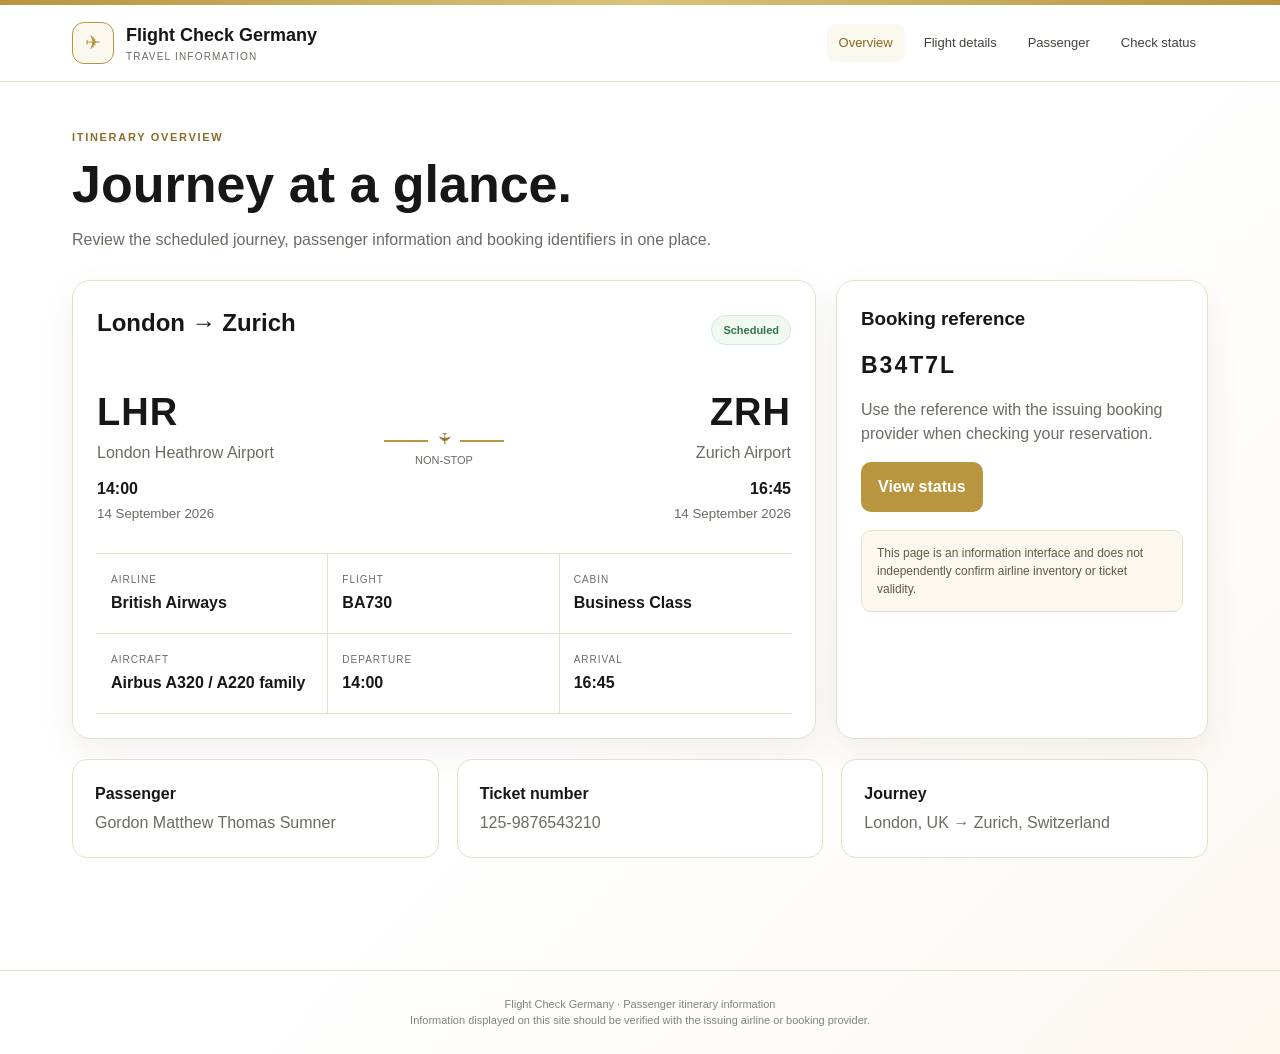
==== index.html @ 57c7df34 "Add files via upload" ====
<!doctype html><html lang="en"><head><meta charset="utf-8"><meta name="viewport" content="width=device-width,initial-scale=1"><title>Overview — Flight Check Germany</title><link rel="stylesheet" href="style.css"></head><body><div class="top"></div><nav><div class="navin"><a class="brand" href="index.html"><span class="mark">✈</span><span><b>Flight Check Germany</b><small>Travel information</small></span></a><div class="links"><a class="active" href="index.html">Overview</a><a class="" href="flight-details.html">Flight details</a><a class="" href="passenger.html">Passenger</a><a class="" href="status.html">Check status</a></div></div></nav><main>
<section class="hero"><span class="eyebrow">Itinerary overview</span><h1>Journey at a glance.</h1><p>Review the scheduled journey, passenger information and booking identifiers in one place.</p></section>
<div class="grid"><section class="card"><div style="display:flex;justify-content:space-between;gap:12px;align-items:center"><h2>London → Zurich</h2><span class="pill">Scheduled</span></div>
<div class="route"><div><div class="code">LHR</div><div class="muted">London Heathrow Airport</div><b style="display:block;margin-top:12px">14:00</b><small class="muted">14 September 2026</small></div><div><div class="line"></div><div class="center muted" style="font-size:11px;margin-top:10px">NON-STOP</div></div><div class="right"><div class="code">ZRH</div><div class="muted">Zurich Airport</div><b style="display:block;margin-top:12px">16:45</b><small class="muted">14 September 2026</small></div></div>
<div class="facts"><div class="fact"><div class="label">Airline</div><div class="value">British Airways</div></div><div class="fact"><div class="label">Flight</div><div class="value">BA730</div></div><div class="fact"><div class="label">Cabin</div><div class="value">Business Class</div></div><div class="fact"><div class="label">Aircraft</div><div class="value">Airbus A320 / A220 family</div></div><div class="fact"><div class="label">Departure</div><div class="value">14:00</div></div><div class="fact"><div class="label">Arrival</div><div class="value">16:45</div></div></div></section>
<aside class="card"><h3>Booking reference</h3><div class="ref">B34T7L</div><p class="muted">Use the reference with the issuing booking provider when checking your reservation.</p><a class="btn goldbtn" href="status.html">View status</a><div class="notice">This page is an information interface and does not independently confirm airline inventory or ticket validity.</div></aside></div>
<div class="tiles"><div class="tile"><b>Passenger</b><span class="muted">Gordon Matthew Thomas Sumner</span></div><div class="tile"><b>Ticket number</b><span class="muted">125-9876543210</span></div><div class="tile"><b>Journey</b><span class="muted">London, UK → Zurich, Switzerland</span></div></div>
</main><footer>Flight Check Germany · Passenger itinerary information<br><span>Information displayed on this site should be verified with the issuing airline or booking provider.</span></footer></body></html>
---- style.css ----
:root{--gold:#b9953f;--gold2:#d9c27b;--cream:#fbf8f0;--ink:#171717;--muted:#6d6a63;--line:#e7dfcc;--green:#34734b}
*{box-sizing:border-box}body{margin:0;font-family:Inter,-apple-system,BlinkMacSystemFont,"Segoe UI",Arial,sans-serif;color:var(--ink);background:linear-gradient(135deg,#fff 0%,#fff 55%,var(--cream) 100%);line-height:1.5}
.top{height:5px;background:linear-gradient(90deg,var(--gold),var(--gold2),var(--gold))}
nav{background:#fff;border-bottom:1px solid var(--line);position:sticky;top:0;z-index:10}.navin{max-width:1180px;margin:auto;padding:17px 22px;display:flex;align-items:center;justify-content:space-between;gap:20px}
.brand{display:flex;gap:12px;align-items:center;text-decoration:none;color:var(--ink)}.mark{width:42px;height:42px;border:1px solid var(--gold);border-radius:12px;display:grid;place-items:center;color:var(--gold);background:var(--cream);font-size:19px}.brand b{display:block;font-size:18px}.brand small{display:block;color:var(--muted);font-size:10px;letter-spacing:1.2px;text-transform:uppercase}
.links{display:flex;gap:7px;flex-wrap:wrap}.links a{padding:9px 12px;border-radius:9px;text-decoration:none;color:#45423d;font-size:13px}.links a:hover,.links a.active{background:var(--cream);color:#87681f}
main{max-width:1180px;margin:42px auto;padding:0 22px 70px}.eyebrow{color:#8b6d27;text-transform:uppercase;letter-spacing:1.7px;font-size:11px;font-weight:800}.hero h1{font-size:clamp(31px,5vw,52px);line-height:1.05;margin:9px 0}.hero p{color:var(--muted);max-width:690px}.grid{display:grid;grid-template-columns:2fr 1fr;gap:20px;margin-top:28px}.card{background:#fff;border:1px solid var(--line);border-radius:18px;box-shadow:0 13px 35px rgba(73,57,20,.07);padding:24px}.card h2,.card h3{margin:0 0 15px}.route{display:grid;grid-template-columns:1fr 120px 1fr;gap:20px;align-items:center;padding:28px 0}.code{font-size:38px;font-weight:850;letter-spacing:1px}.right{text-align:right}.muted{color:var(--muted)}.line{height:2px;background:var(--gold);position:relative}.line:after{content:"✈";position:absolute;left:50%;top:50%;transform:translate(-50%,-58%) rotate(90deg);background:#fff;padding:4px;color:#947227}.center{text-align:center}.pill{display:inline-block;padding:6px 11px;border-radius:99px;background:#f0f8f2;border:1px solid #d4e7d8;color:var(--green);font-size:11px;font-weight:800}.facts{display:grid;grid-template-columns:repeat(3,1fr);border-top:1px solid var(--line)}.fact{padding:18px 14px;border-right:1px solid var(--line);border-bottom:1px solid var(--line)}.fact:nth-child(3n){border-right:0}.label{text-transform:uppercase;letter-spacing:1px;color:var(--muted);font-size:10px}.value{font-weight:700;margin-top:4px}.ref{font-size:23px;letter-spacing:2px;font-weight:850}.search{display:flex;gap:10px}.search input{flex:1;padding:14px;border:1px solid var(--line);border-radius:10px;font-size:14px}.btn{display:inline-block;border:0;border-radius:10px;padding:13px 17px;background:#1d1d1d;color:#fff;text-decoration:none;font-weight:700;cursor:pointer}.goldbtn{background:var(--gold)}.tiles{display:grid;grid-template-columns:repeat(3,1fr);gap:18px;margin-top:20px}.tile{padding:22px;background:#fff;border:1px solid var(--line);border-radius:15px}.tile b{display:block;margin-bottom:5px}.notice{padding:13px 15px;background:var(--cream);border:1px solid var(--line);border-radius:10px;color:#62583e;font-size:12px;margin-top:18px}footer{border-top:1px solid var(--line);padding:25px 22px;text-align:center;color:#85817a;font-size:11px}
@media(max-width:800px){.grid{grid-template-columns:1fr}.route{grid-template-columns:1fr;gap:25px}.right{text-align:left}.facts{grid-template-columns:1fr 1fr}.fact:nth-child(3n){border-right:1px solid var(--line)}.fact:nth-child(2n){border-right:0}.tiles{grid-template-columns:1fr}.links{display:none}}
@media(max-width:460px){main{margin:27px auto;padding:0 14px 50px}.navin{padding:13px 15px}.facts{grid-template-columns:1fr}.fact{border-right:0!important}.search{flex-direction:column}.code{font-size:33px}}
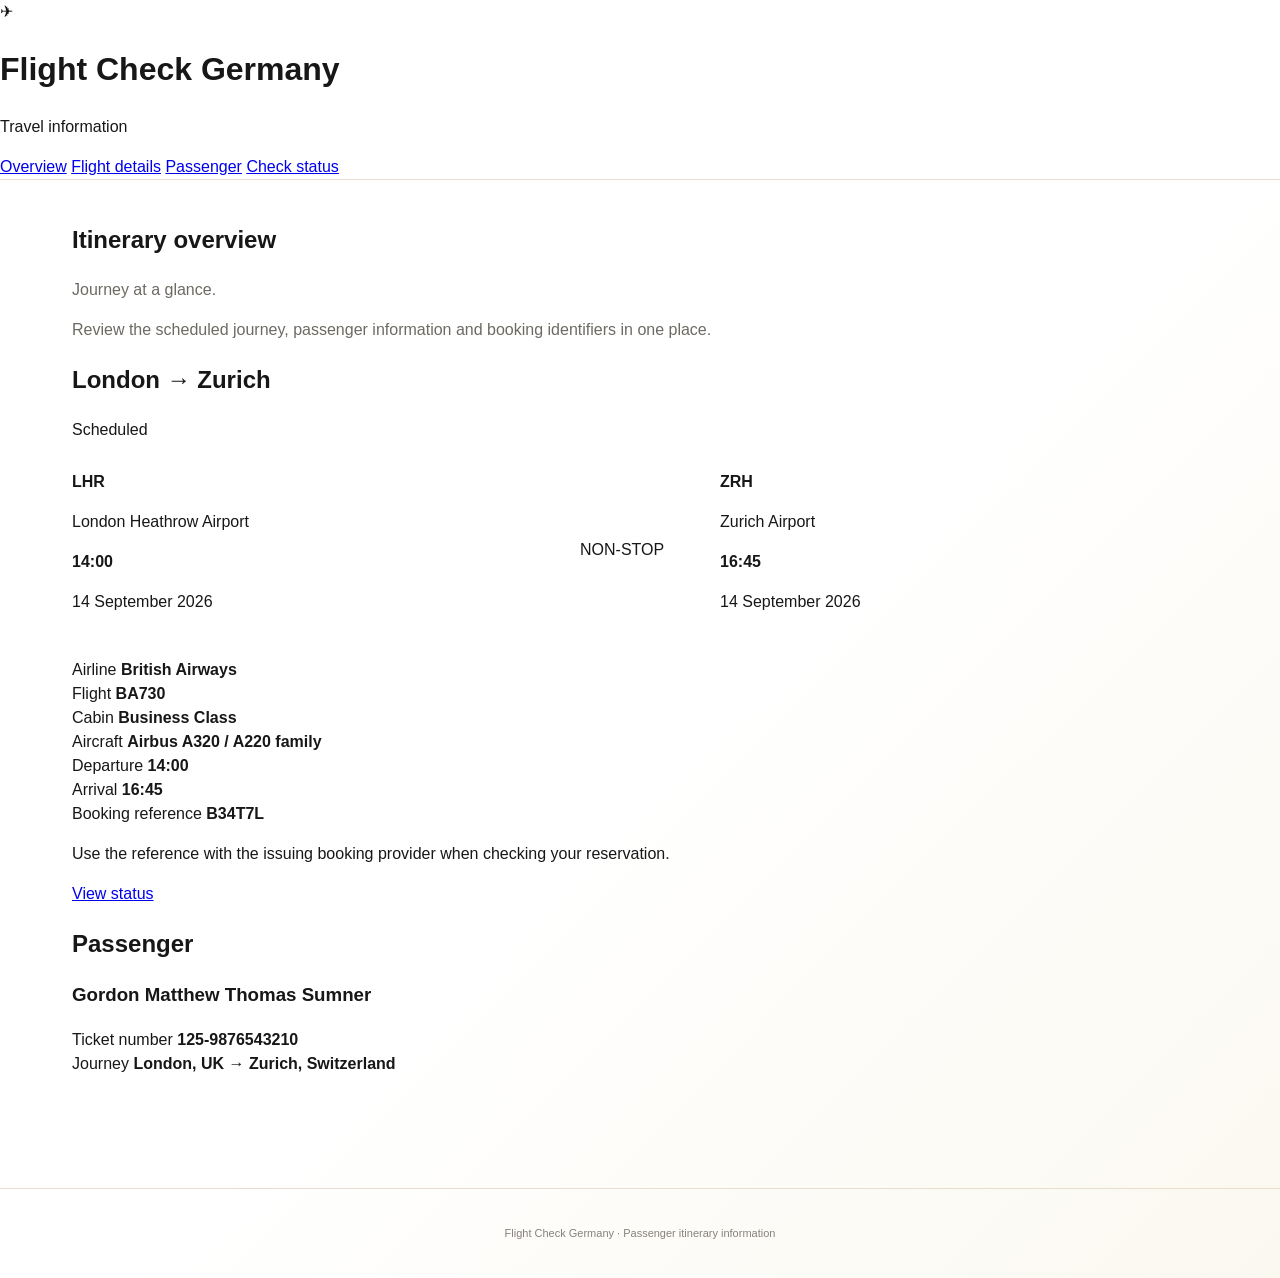
==== commit edae2f31: "Add files via upload" ====
--- a/index.html
+++ b/index.html
@@ -1,8 +1,97 @@
-<!doctype html><html lang="en"><head><meta charset="utf-8"><meta name="viewport" content="width=device-width,initial-scale=1"><title>Overview — Flight Check Germany</title><link rel="stylesheet" href="style.css"></head><body><div class="top"></div><nav><div class="navin"><a class="brand" href="index.html"><span class="mark">✈</span><span><b>Flight Check Germany</b><small>Travel information</small></span></a><div class="links"><a class="active" href="index.html">Overview</a><a class="" href="flight-details.html">Flight details</a><a class="" href="passenger.html">Passenger</a><a class="" href="status.html">Check status</a></div></div></nav><main>
-<section class="hero"><span class="eyebrow">Itinerary overview</span><h1>Journey at a glance.</h1><p>Review the scheduled journey, passenger information and booking identifiers in one place.</p></section>
-<div class="grid"><section class="card"><div style="display:flex;justify-content:space-between;gap:12px;align-items:center"><h2>London → Zurich</h2><span class="pill">Scheduled</span></div>
-<div class="route"><div><div class="code">LHR</div><div class="muted">London Heathrow Airport</div><b style="display:block;margin-top:12px">14:00</b><small class="muted">14 September 2026</small></div><div><div class="line"></div><div class="center muted" style="font-size:11px;margin-top:10px">NON-STOP</div></div><div class="right"><div class="code">ZRH</div><div class="muted">Zurich Airport</div><b style="display:block;margin-top:12px">16:45</b><small class="muted">14 September 2026</small></div></div>
-<div class="facts"><div class="fact"><div class="label">Airline</div><div class="value">British Airways</div></div><div class="fact"><div class="label">Flight</div><div class="value">BA730</div></div><div class="fact"><div class="label">Cabin</div><div class="value">Business Class</div></div><div class="fact"><div class="label">Aircraft</div><div class="value">Airbus A320 / A220 family</div></div><div class="fact"><div class="label">Departure</div><div class="value">14:00</div></div><div class="fact"><div class="label">Arrival</div><div class="value">16:45</div></div></div></section>
-<aside class="card"><h3>Booking reference</h3><div class="ref">B34T7L</div><p class="muted">Use the reference with the issuing booking provider when checking your reservation.</p><a class="btn goldbtn" href="status.html">View status</a><div class="notice">This page is an information interface and does not independently confirm airline inventory or ticket validity.</div></aside></div>
-<div class="tiles"><div class="tile"><b>Passenger</b><span class="muted">Gordon Matthew Thomas Sumner</span></div><div class="tile"><b>Ticket number</b><span class="muted">125-9876543210</span></div><div class="tile"><b>Journey</b><span class="muted">London, UK → Zurich, Switzerland</span></div></div>
-</main><footer>Flight Check Germany · Passenger itinerary information<br><span>Information displayed on this site should be verified with the issuing airline or booking provider.</span></footer></body></html>+<!DOCTYPE html>
+<html lang="en">
+<head>
+  <meta charset="UTF-8">
+  <meta name="viewport" content="width=device-width, initial-scale=1.0">
+  <title>Flight Check Germany</title>
+  <link rel="stylesheet" href="style.css">
+</head>
+<body>
+<header>
+  <div class="logo">✈</div>
+  <div>
+    <h1>Flight Check Germany</h1>
+    <p>Travel information</p>
+  </div>
+</header>
+<nav>
+  <a href="index.html">Overview</a>
+  <a href="flight-details.html">Flight details</a>
+  <a href="passenger.html">Passenger</a>
+  <a href="status.html">Check status</a>
+</nav>
+<main>
+  <section class="hero">
+    <h2>Itinerary overview</h2>
+    <p>Journey at a glance.</p>
+    <p>Review the scheduled journey, passenger information and booking identifiers in one place.</p>
+  </section>
+  <section class="route-card">
+    <h2>London → Zurich</h2>
+    <span class="status">Scheduled</span>
+    <div class="route">
+      <div>
+        <strong>LHR</strong>
+        <p>London Heathrow Airport</p>
+        <b>14:00</b>
+        <p>14 September 2026</p>
+      </div>
+      <div class="non-stop">NON-STOP</div>
+      <div>
+        <strong>ZRH</strong>
+        <p>Zurich Airport</p>
+        <b>16:45</b>
+        <p>14 September 2026</p>
+      </div>
+    </div>
+  </section>
+  <section class="details">
+    <div>
+      <span>Airline</span>
+      <strong>British Airways</strong>
+    </div>
+    <div>
+      <span>Flight</span>
+      <strong>BA730</strong>
+    </div>
+    <div>
+      <span>Cabin</span>
+      <strong>Business Class</strong>
+    </div>
+    <div>
+      <span>Aircraft</span>
+      <strong>Airbus A320 / A220 family</strong>
+    </div>
+    <div>
+      <span>Departure</span>
+      <strong>14:00</strong>
+    </div>
+    <div>
+      <span>Arrival</span>
+      <strong>16:45</strong>
+    </div>
+    <div>
+      <span>Booking reference</span>
+      <strong>B34T7L</strong>
+      <p>Use the reference with the issuing booking provider when checking your reservation.</p>
+    </div>
+  </section>
+  <a class="button" href="status.html">View status</a>
+  <section class="passenger">
+    <h2>Passenger</h2>
+    <h3>Gordon Matthew Thomas Sumner</h3>
+    <div>
+      <span>Ticket number</span>
+      <strong>125-9876543210</strong>
+    </div>
+    <div>
+      <span>Journey</span>
+      <strong>London, UK → Zurich, Switzerland</strong>
+    </div>
+  </section>
+</main>
+<footer>
+  <p>Flight Check Germany · Passenger itinerary information</p>
+</footer>
+</body>
+</html>
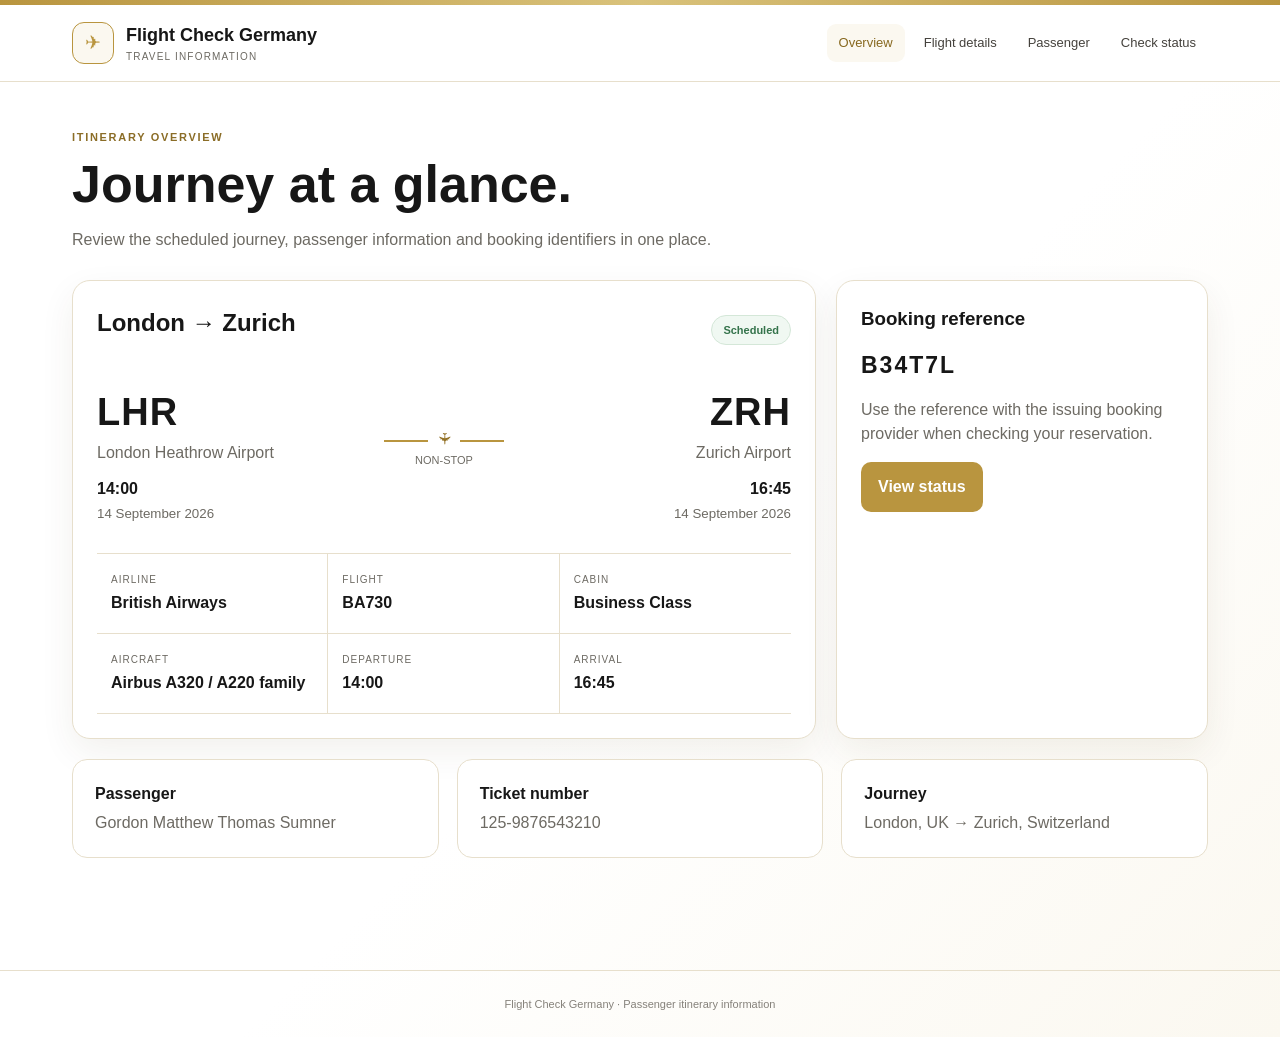
==== commit 5d104d36: "Add files via upload" ====
--- a/index.html
+++ b/index.html
@@ -1,97 +1,8 @@
-<!DOCTYPE html>
-<html lang="en">
-<head>
-  <meta charset="UTF-8">
-  <meta name="viewport" content="width=device-width, initial-scale=1.0">
-  <title>Flight Check Germany</title>
-  <link rel="stylesheet" href="style.css">
-</head>
-<body>
-<header>
-  <div class="logo">✈</div>
-  <div>
-    <h1>Flight Check Germany</h1>
-    <p>Travel information</p>
-  </div>
-</header>
-<nav>
-  <a href="index.html">Overview</a>
-  <a href="flight-details.html">Flight details</a>
-  <a href="passenger.html">Passenger</a>
-  <a href="status.html">Check status</a>
-</nav>
-<main>
-  <section class="hero">
-    <h2>Itinerary overview</h2>
-    <p>Journey at a glance.</p>
-    <p>Review the scheduled journey, passenger information and booking identifiers in one place.</p>
-  </section>
-  <section class="route-card">
-    <h2>London → Zurich</h2>
-    <span class="status">Scheduled</span>
-    <div class="route">
-      <div>
-        <strong>LHR</strong>
-        <p>London Heathrow Airport</p>
-        <b>14:00</b>
-        <p>14 September 2026</p>
-      </div>
-      <div class="non-stop">NON-STOP</div>
-      <div>
-        <strong>ZRH</strong>
-        <p>Zurich Airport</p>
-        <b>16:45</b>
-        <p>14 September 2026</p>
-      </div>
-    </div>
-  </section>
-  <section class="details">
-    <div>
-      <span>Airline</span>
-      <strong>British Airways</strong>
-    </div>
-    <div>
-      <span>Flight</span>
-      <strong>BA730</strong>
-    </div>
-    <div>
-      <span>Cabin</span>
-      <strong>Business Class</strong>
-    </div>
-    <div>
-      <span>Aircraft</span>
-      <strong>Airbus A320 / A220 family</strong>
-    </div>
-    <div>
-      <span>Departure</span>
-      <strong>14:00</strong>
-    </div>
-    <div>
-      <span>Arrival</span>
-      <strong>16:45</strong>
-    </div>
-    <div>
-      <span>Booking reference</span>
-      <strong>B34T7L</strong>
-      <p>Use the reference with the issuing booking provider when checking your reservation.</p>
-    </div>
-  </section>
-  <a class="button" href="status.html">View status</a>
-  <section class="passenger">
-    <h2>Passenger</h2>
-    <h3>Gordon Matthew Thomas Sumner</h3>
-    <div>
-      <span>Ticket number</span>
-      <strong>125-9876543210</strong>
-    </div>
-    <div>
-      <span>Journey</span>
-      <strong>London, UK → Zurich, Switzerland</strong>
-    </div>
-  </section>
-</main>
-<footer>
-  <p>Flight Check Germany · Passenger itinerary information</p>
-</footer>
-</body>
-</html>+<!doctype html><html lang="en"><head><meta charset="utf-8"><meta name="viewport" content="width=device-width,initial-scale=1"><title>Overview — Flight Check Germany</title><link rel="stylesheet" href="style.css"></head><body><div class="top"></div><nav><div class="navin"><a class="brand" href="index.html"><span class="mark">✈</span><span><b>Flight Check Germany</b><small>Travel information</small></span></a><div class="links"><a class="active" href="index.html">Overview</a><a class="" href="flight-details.html">Flight details</a><a class="" href="passenger.html">Passenger</a><a class="" href="status.html">Check status</a></div></div></nav><main>
+<section class="hero"><span class="eyebrow">Itinerary overview</span><h1>Journey at a glance.</h1><p>Review the scheduled journey, passenger information and booking identifiers in one place.</p></section>
+<div class="grid"><section class="card"><div style="display:flex;justify-content:space-between;gap:12px;align-items:center"><h2>London → Zurich</h2><span class="pill">Scheduled</span></div>
+<div class="route"><div><div class="code">LHR</div><div class="muted">London Heathrow Airport</div><b style="display:block;margin-top:12px">14:00</b><small class="muted">14 September 2026</small></div><div><div class="line"></div><div class="center muted" style="font-size:11px;margin-top:10px">NON-STOP</div></div><div class="right"><div class="code">ZRH</div><div class="muted">Zurich Airport</div><b style="display:block;margin-top:12px">16:45</b><small class="muted">14 September 2026</small></div></div>
+<div class="facts"><div class="fact"><div class="label">Airline</div><div class="value">British Airways</div></div><div class="fact"><div class="label">Flight</div><div class="value">BA730</div></div><div class="fact"><div class="label">Cabin</div><div class="value">Business Class</div></div><div class="fact"><div class="label">Aircraft</div><div class="value">Airbus A320 / A220 family</div></div><div class="fact"><div class="label">Departure</div><div class="value">14:00</div></div><div class="fact"><div class="label">Arrival</div><div class="value">16:45</div></div></div></section>
+<aside class="card"><h3>Booking reference</h3><div class="ref">B34T7L</div><p class="muted">Use the reference with the issuing booking provider when checking your reservation.</p><a class="btn goldbtn" href="status.html">View status</a></aside></div>
+<div class="tiles"><div class="tile"><b>Passenger</b><span class="muted">Gordon Matthew Thomas Sumner</span></div><div class="tile"><b>Ticket number</b><span class="muted">125-9876543210</span></div><div class="tile"><b>Journey</b><span class="muted">London, UK → Zurich, Switzerland</span></div></div>
+</main><footer>Flight Check Germany · Passenger itinerary information</footer></body></html>
--- a/style.css
+++ b/style.css
@@ -1,4 +1,3 @@
-
 :root{--gold:#b9953f;--gold2:#d9c27b;--cream:#fbf8f0;--ink:#171717;--muted:#6d6a63;--line:#e7dfcc;--green:#34734b}
 *{box-sizing:border-box}body{margin:0;font-family:Inter,-apple-system,BlinkMacSystemFont,"Segoe UI",Arial,sans-serif;color:var(--ink);background:linear-gradient(135deg,#fff 0%,#fff 55%,var(--cream) 100%);line-height:1.5}
 .top{height:5px;background:linear-gradient(90deg,var(--gold),var(--gold2),var(--gold))}
@@ -7,4 +6,4 @@
 .links{display:flex;gap:7px;flex-wrap:wrap}.links a{padding:9px 12px;border-radius:9px;text-decoration:none;color:#45423d;font-size:13px}.links a:hover,.links a.active{background:var(--cream);color:#87681f}
 main{max-width:1180px;margin:42px auto;padding:0 22px 70px}.eyebrow{color:#8b6d27;text-transform:uppercase;letter-spacing:1.7px;font-size:11px;font-weight:800}.hero h1{font-size:clamp(31px,5vw,52px);line-height:1.05;margin:9px 0}.hero p{color:var(--muted);max-width:690px}.grid{display:grid;grid-template-columns:2fr 1fr;gap:20px;margin-top:28px}.card{background:#fff;border:1px solid var(--line);border-radius:18px;box-shadow:0 13px 35px rgba(73,57,20,.07);padding:24px}.card h2,.card h3{margin:0 0 15px}.route{display:grid;grid-template-columns:1fr 120px 1fr;gap:20px;align-items:center;padding:28px 0}.code{font-size:38px;font-weight:850;letter-spacing:1px}.right{text-align:right}.muted{color:var(--muted)}.line{height:2px;background:var(--gold);position:relative}.line:after{content:"✈";position:absolute;left:50%;top:50%;transform:translate(-50%,-58%) rotate(90deg);background:#fff;padding:4px;color:#947227}.center{text-align:center}.pill{display:inline-block;padding:6px 11px;border-radius:99px;background:#f0f8f2;border:1px solid #d4e7d8;color:var(--green);font-size:11px;font-weight:800}.facts{display:grid;grid-template-columns:repeat(3,1fr);border-top:1px solid var(--line)}.fact{padding:18px 14px;border-right:1px solid var(--line);border-bottom:1px solid var(--line)}.fact:nth-child(3n){border-right:0}.label{text-transform:uppercase;letter-spacing:1px;color:var(--muted);font-size:10px}.value{font-weight:700;margin-top:4px}.ref{font-size:23px;letter-spacing:2px;font-weight:850}.search{display:flex;gap:10px}.search input{flex:1;padding:14px;border:1px solid var(--line);border-radius:10px;font-size:14px}.btn{display:inline-block;border:0;border-radius:10px;padding:13px 17px;background:#1d1d1d;color:#fff;text-decoration:none;font-weight:700;cursor:pointer}.goldbtn{background:var(--gold)}.tiles{display:grid;grid-template-columns:repeat(3,1fr);gap:18px;margin-top:20px}.tile{padding:22px;background:#fff;border:1px solid var(--line);border-radius:15px}.tile b{display:block;margin-bottom:5px}.notice{padding:13px 15px;background:var(--cream);border:1px solid var(--line);border-radius:10px;color:#62583e;font-size:12px;margin-top:18px}footer{border-top:1px solid var(--line);padding:25px 22px;text-align:center;color:#85817a;font-size:11px}
 @media(max-width:800px){.grid{grid-template-columns:1fr}.route{grid-template-columns:1fr;gap:25px}.right{text-align:left}.facts{grid-template-columns:1fr 1fr}.fact:nth-child(3n){border-right:1px solid var(--line)}.fact:nth-child(2n){border-right:0}.tiles{grid-template-columns:1fr}.links{display:none}}
-@media(max-width:460px){main{margin:27px auto;padding:0 14px 50px}.navin{padding:13px 15px}.facts{grid-template-columns:1fr}.fact{border-right:0!important}.search{flex-direction:column}.code{font-size:33px}}
+@media(max-width:460px){main{margin:27px auto;padding:0 14px 50px}.navin{padding:13px 15px}.facts{grid-template-columns:1fr}.fact{border-right:0!important}.search{flex-direction:column}.code{font-size:33px}}
